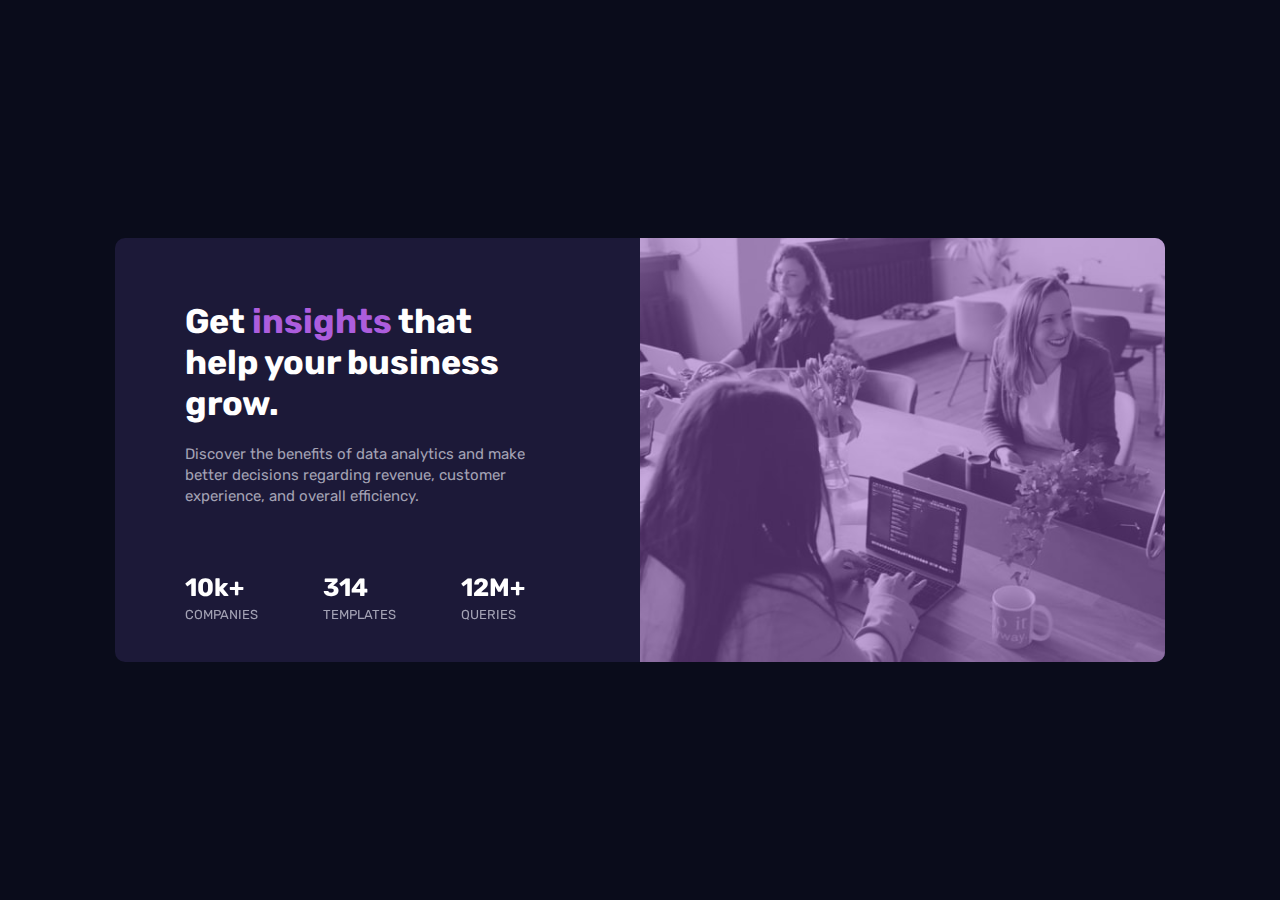
==== index.html @ aa60fa8d "Rename stat-preview.html to index.html" ====
<!DOCTYPE html>
<html>
    <head>
        <title>Stats Preview Card Component</title>
        <link rel="stylesheet" type="text/css" href="CSSstats-preview.css">
    </head>
    <body>
        <div class="see"></div>
        <div class="box-container">
            <section class="box1">
                <h1>Get <span class="in">insights</span> that help your business grow.</h1>
                <p>Discover the benefits of data analytics and make better decisions regarding revenue, customer experience, and overall 
                    efficiency.
                </p>
                <ul class="lister">
                    <ul id="companies">
                        <li class="numbers">10k+</li>
                        <li class="caps">COMPANIES</li>
                    </ul>
                    <ul id="templates">
                        <li class="numbers">314</li>
                        <li class="caps">TEMPLATES</li>
                    </ul>
                    <ul id="queries">
                        <li class="numbers">12M+</li>
                        <li class="caps">QUERIES</li>
                    </ul>
                </ul>
            </section>
            <section class="box2">
                <img src="image-header-desktop.jpg">
            </section>
        </div>
    </body>
</html>
---- CSSstats-preview.css ----
@import url('https://fonts.googleapis.com/css2?family=Rubik');

body {
    background-color: #0a0c1b;
}
.box-container {
    width: 1050px;
    height: 424px;
    margin-left: -525px;
    margin-top: -212px;
    border-radius: 10px 10px 10px 10px;
    display: flex;
    justify-content: center;
    position: absolute;
    top: 50%;
    left: 50%;
}
.box1 {
    width: 50%;
    height: 100%;
    background-color: #1c1938;
    border-radius: 10px 0px 0px 10px;
    padding-left: 70px;
    padding-right: 110px;
    padding-bottom: -100px;
    color: #ffffff;
    font-family: 'Rubik';
}
.box2 {
    width: 50%;
    height: 100%;
    border-radius: 0px 10px 10px 0px;
}
img {
    width: 525px;
    height: 424px;
    border-radius: 0px 10px 10px 0px;
    opacity: 0.5;
}
.lister {
    list-style: none;
    display: flex;
    margin-left: -80px;
    position: relative;
    top: 87px;
}
#companies {
    list-style: none;
     
}
#templates {
    list-style: none;
    position: relative;
    left: 25px;
}
#queries {
    list-style: none;
    position: relative;
    left: 50px;
}
h1 {
    font-size: 34px;
    color: #ffffff;
    position: relative;
    top: 40px;
}
p {
    position: relative;
    top: 37px;
    font-size: 15px;
    color: #a3a2b4;
    line-height: 21px;
}
.numbers {
    font-size: 25px;
    font-weight: bold;
}
.caps {
    font-size: 13px;
    text-align: justify;
    position: relative;
    top: 5px;
    color: #a3a2b4;
}
.in {
    color: #ac5ddd;
}
.see {
    background-color: #9357bf;
    width: 525px;
    height: 424px;
    border-radius: 0px 10px 10px 0px;
    position: fixed;
    top: 50%;
    left: 50%;
    margin-top: -212px;
}
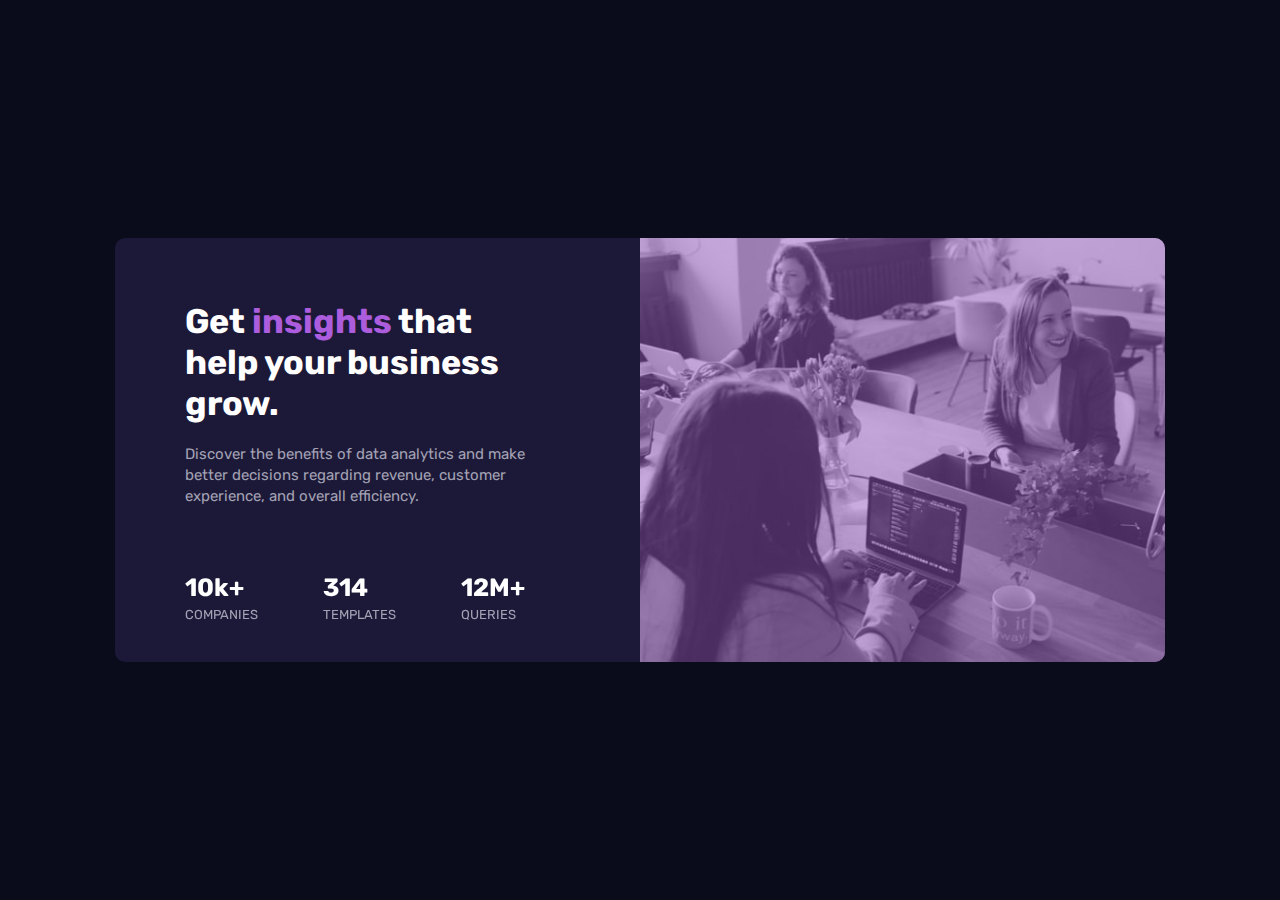
==== commit 2ff97822: "Update index.html" ====
--- a/index.html
+++ b/index.html
@@ -2,7 +2,7 @@
 <html>
     <head>
         <title>Stats Preview Card Component</title>
-        <link rel="stylesheet" type="text/css" href="CSSstats-preview.css">
+        <link rel="stylesheet" type="text/css" href="stat-preview.css">
     </head>
     <body>
         <div class="see"></div>
--- a/stat-preview.css
+++ b/stat-preview.css
@@ -0,0 +1,97 @@
+@import url('https://fonts.googleapis.com/css2?family=Rubik');
+
+body {
+    background-color: #0a0c1b;
+}
+.box-container {
+    width: 1050px;
+    height: 424px;
+    margin-left: -525px;
+    margin-top: -212px;
+    border-radius: 10px 10px 10px 10px;
+    display: flex;
+    justify-content: center;
+    position: absolute;
+    top: 50%;
+    left: 50%;
+}
+.box1 {
+    width: 50%;
+    height: 100%;
+    background-color: #1c1938;
+    border-radius: 10px 0px 0px 10px;
+    padding-left: 70px;
+    padding-right: 110px;
+    padding-bottom: -100px;
+    color: #ffffff;
+    font-family: 'Rubik';
+}
+.box2 {
+    width: 50%;
+    height: 100%;
+    border-radius: 0px 10px 10px 0px;
+}
+img {
+    width: 525px;
+    height: 424px;
+    border-radius: 0px 10px 10px 0px;
+    opacity: 0.5;
+}
+.lister {
+    list-style: none;
+    display: flex;
+    margin-left: -80px;
+    position: relative;
+    top: 87px;
+}
+#companies {
+    list-style: none;
+     
+}
+#templates {
+    list-style: none;
+    position: relative;
+    left: 25px;
+}
+#queries {
+    list-style: none;
+    position: relative;
+    left: 50px;
+}
+h1 {
+    font-size: 34px;
+    color: #ffffff;
+    position: relative;
+    top: 40px;
+}
+p {
+    position: relative;
+    top: 37px;
+    font-size: 15px;
+    color: #a3a2b4;
+    line-height: 21px;
+}
+.numbers {
+    font-size: 25px;
+    font-weight: bold;
+}
+.caps {
+    font-size: 13px;
+    text-align: justify;
+    position: relative;
+    top: 5px;
+    color: #a3a2b4;
+}
+.in {
+    color: #ac5ddd;
+}
+.see {
+    background-color: #9357bf;
+    width: 525px;
+    height: 424px;
+    border-radius: 0px 10px 10px 0px;
+    position: fixed;
+    top: 50%;
+    left: 50%;
+    margin-top: -212px;
+}
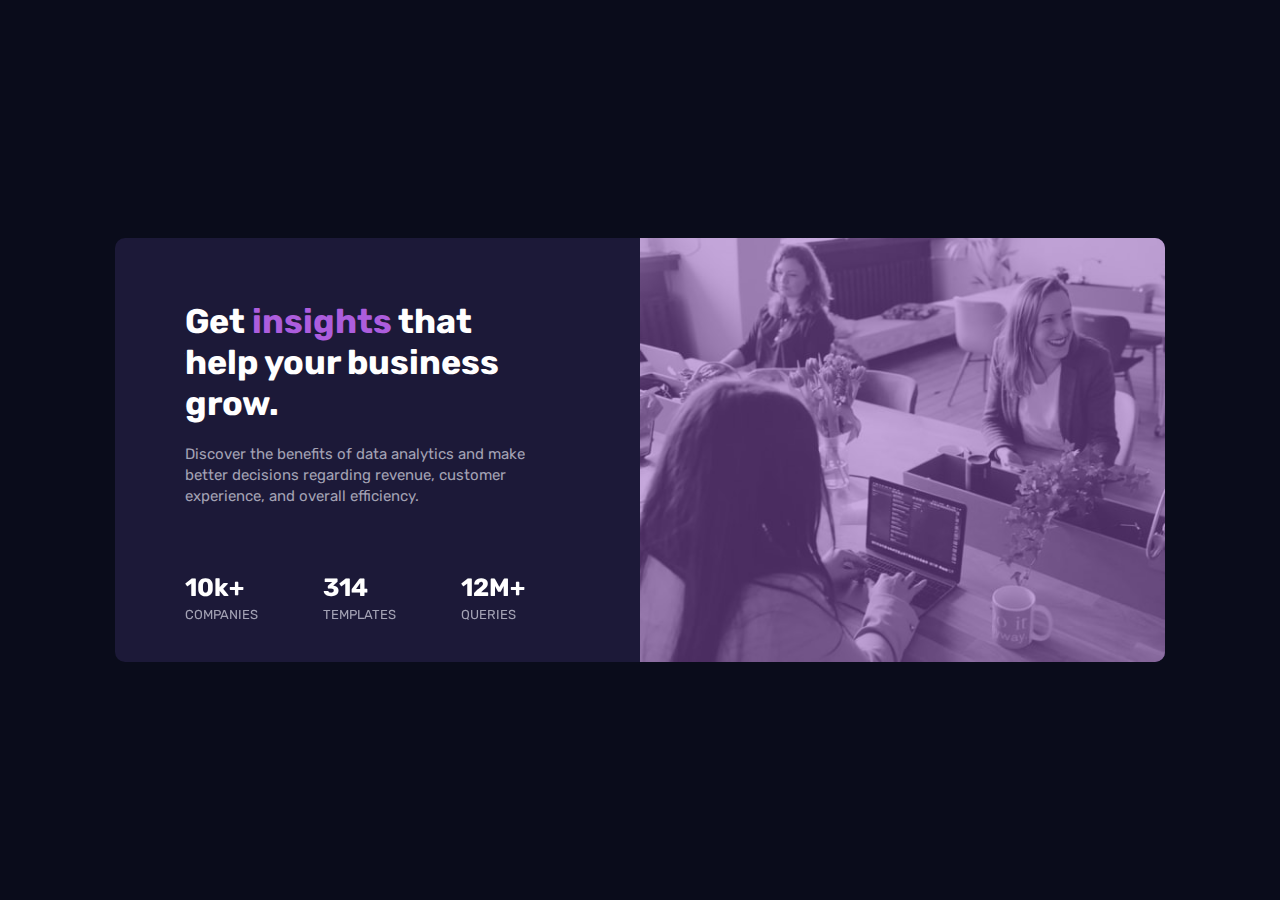
==== commit 46314182: "Update index.html" ====
--- a/index.html
+++ b/index.html
@@ -2,7 +2,7 @@
 <html>
     <head>
         <title>Stats Preview Card Component</title>
-        <link rel="stylesheet" type="text/css" href="stat-preview.css">
+        <link rel="stylesheet" type="text/css" href="CSSstats-preview.css">
     </head>
     <body>
         <div class="see"></div>
@@ -13,18 +13,24 @@
                     efficiency.
                 </p>
                 <ul class="lister">
-                    <ul id="companies">
-                        <li class="numbers">10k+</li>
-                        <li class="caps">COMPANIES</li>
-                    </ul>
-                    <ul id="templates">
-                        <li class="numbers">314</li>
-                        <li class="caps">TEMPLATES</li>
-                    </ul>
-                    <ul id="queries">
-                        <li class="numbers">12M+</li>
-                        <li class="caps">QUERIES</li>
-                    </ul>
+                    <li>
+                        <ul id="companies">
+                            <li class="numbers">10k+</li>
+                            <li class="caps">COMPANIES</li>
+                        </ul>
+                    </li>
+                    <li>
+                        <ul id="templates">
+                            <li class="numbers">314</li>
+                            <li class="caps">TEMPLATES</li>
+                        </ul>
+                    </li>
+                    <li>
+                        <ul id="queries">
+                            <li class="numbers">12M+</li>
+                            <li class="caps">QUERIES</li>
+                        </ul>
+                    </li>
                 </ul>
             </section>
             <section class="box2">
--- a/CSSstats-preview.css
+++ b/CSSstats-preview.css
@@ -0,0 +1,97 @@
+@import url('https://fonts.googleapis.com/css2?family=Rubik');
+
+body {
+    background-color: #0a0c1b;
+}
+.box-container {
+    width: 1050px;
+    height: 424px;
+    margin-left: -525px;
+    margin-top: -212px;
+    border-radius: 10px 10px 10px 10px;
+    display: flex;
+    justify-content: center;
+    position: absolute;
+    top: 50%;
+    left: 50%;
+}
+.box1 {
+    width: 50%;
+    height: 100%;
+    background-color: #1c1938;
+    border-radius: 10px 0px 0px 10px;
+    padding-left: 70px;
+    padding-right: 110px;
+    padding-bottom: -100px;
+    color: #ffffff;
+    font-family: 'Rubik';
+}
+.box2 {
+    width: 50%;
+    height: 100%;
+    border-radius: 0px 10px 10px 0px;
+}
+img {
+    width: 525px;
+    height: 424px;
+    border-radius: 0px 10px 10px 0px;
+    opacity: 0.5;
+}
+.lister {
+    list-style: none;
+    display: flex;
+    margin-left: -80px;
+    position: relative;
+    top: 87px;
+}
+#companies {
+    list-style: none;
+     
+}
+#templates {
+    list-style: none;
+    position: relative;
+    left: 25px;
+}
+#queries {
+    list-style: none;
+    position: relative;
+    left: 50px;
+}
+h1 {
+    font-size: 34px;
+    color: #ffffff;
+    position: relative;
+    top: 40px;
+}
+p {
+    position: relative;
+    top: 37px;
+    font-size: 15px;
+    color: #a3a2b4;
+    line-height: 21px;
+}
+.numbers {
+    font-size: 25px;
+    font-weight: bold;
+}
+.caps {
+    font-size: 13px;
+    text-align: justify;
+    position: relative;
+    top: 5px;
+    color: #a3a2b4;
+}
+.in {
+    color: #ac5ddd;
+}
+.see {
+    background-color: #9357bf;
+    width: 525px;
+    height: 424px;
+    border-radius: 0px 10px 10px 0px;
+    position: fixed;
+    top: 50%;
+    left: 50%;
+    margin-top: -212px;
+}
